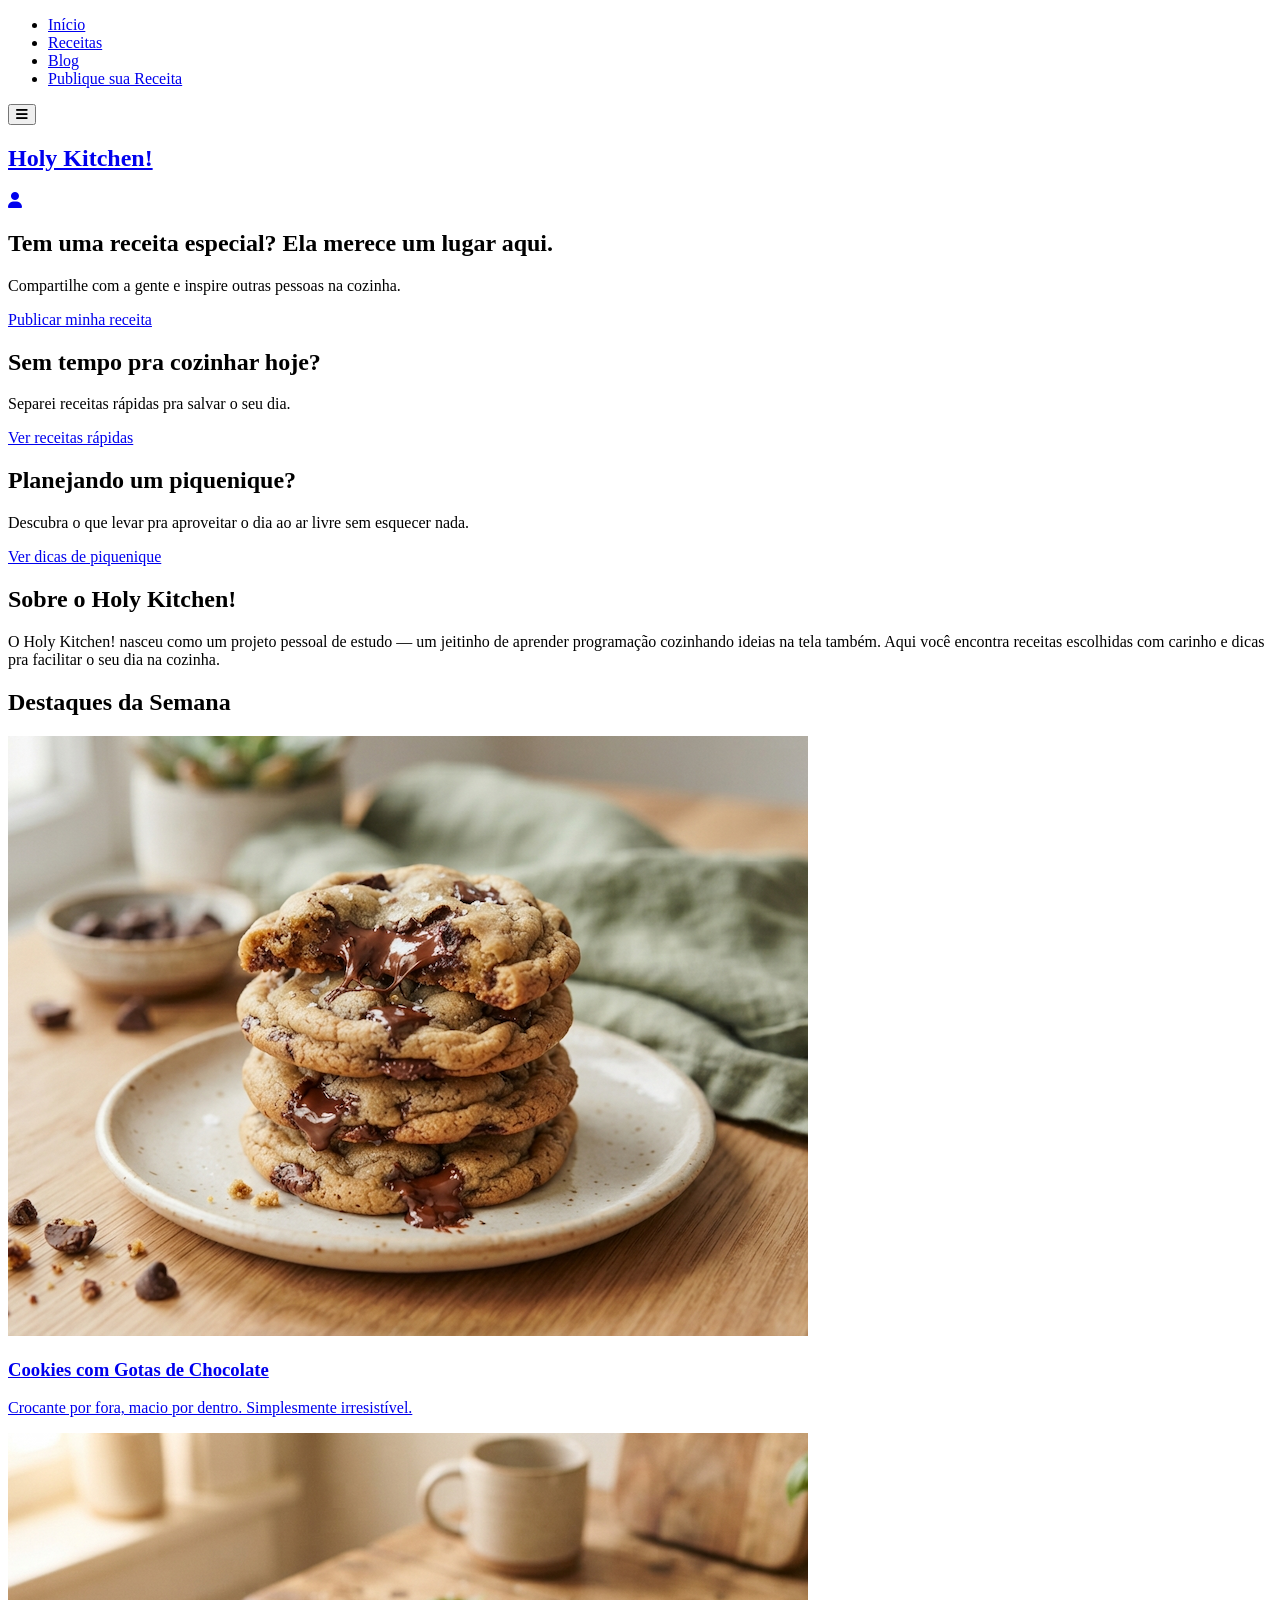
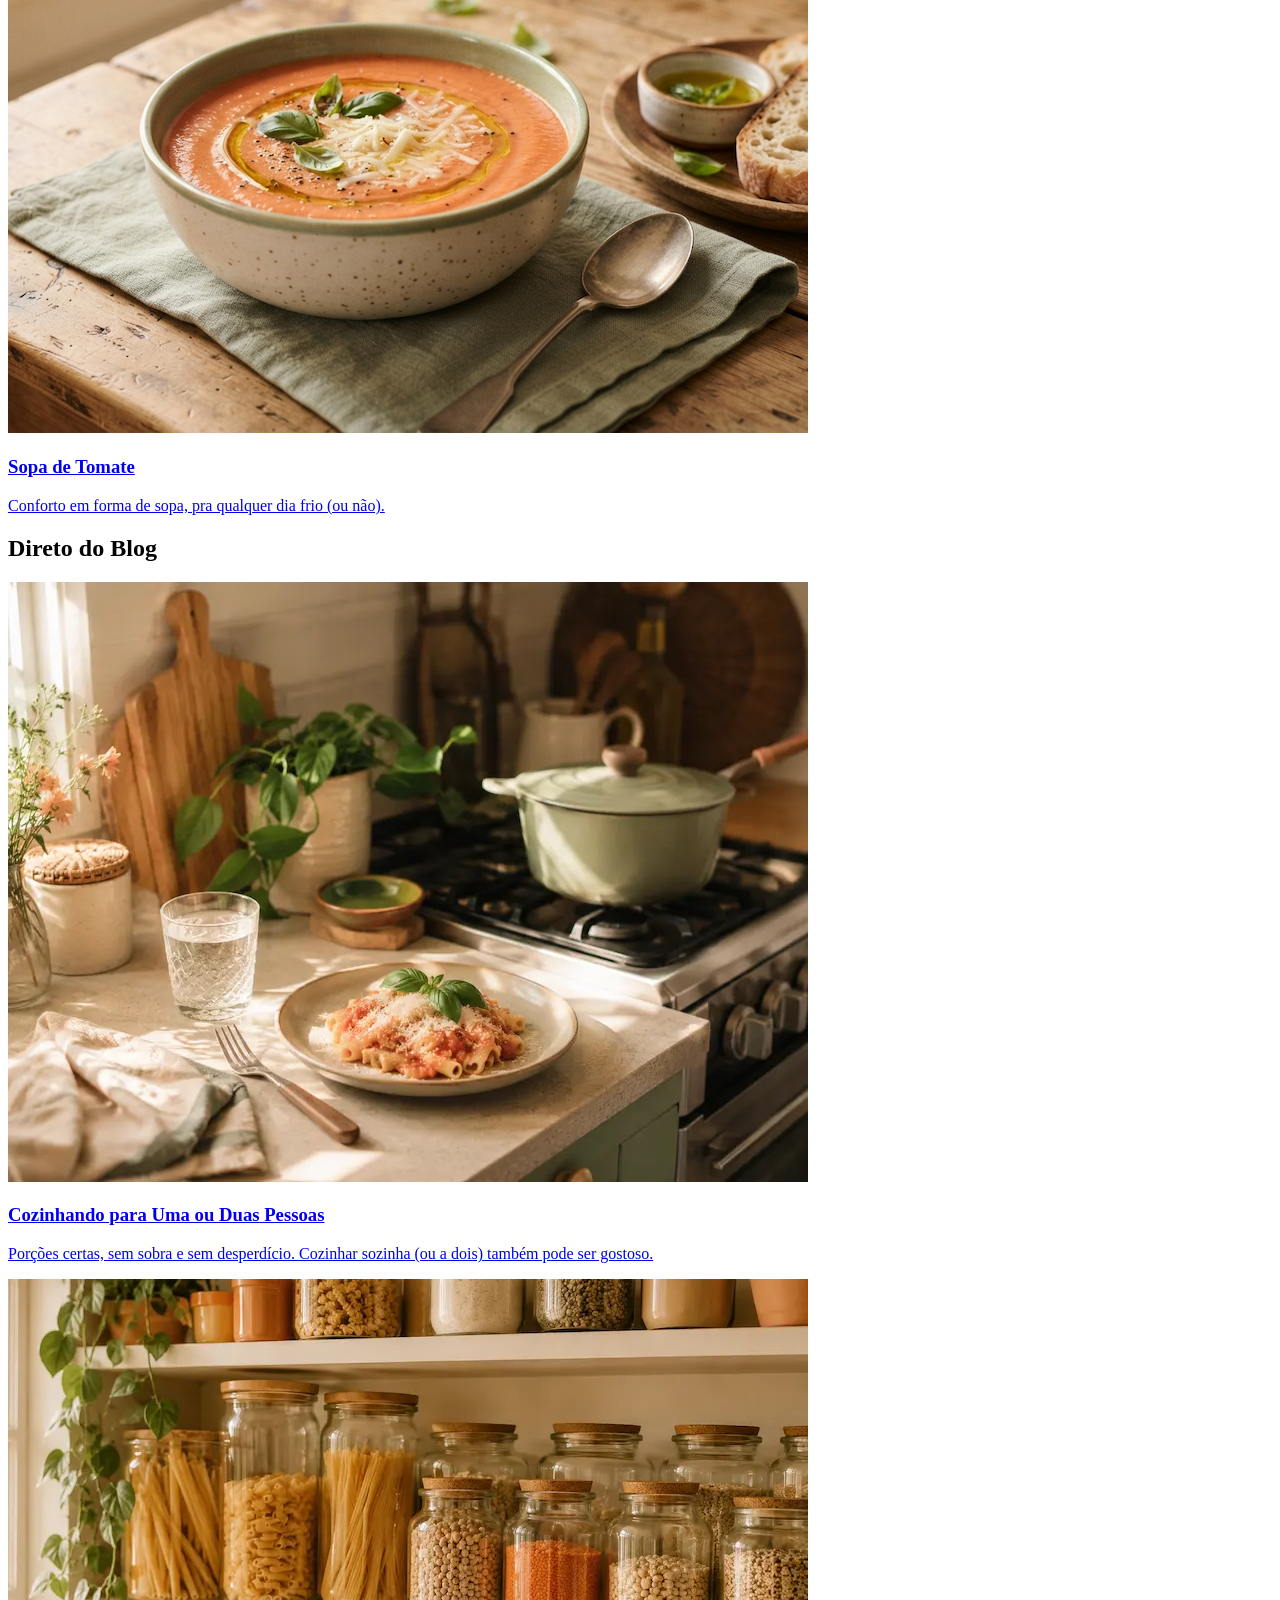
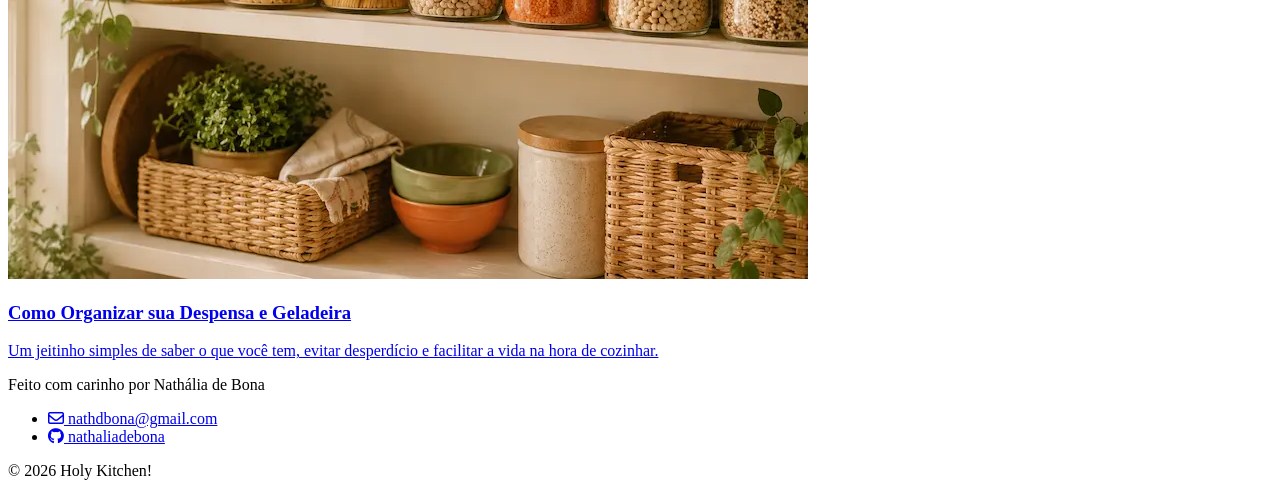
==== index.html @ d1ce759e "feat: adiciona estrutura HTML da página Início Header com navegação, hero/carrossel (3 slides), seçã" ====
<!DOCTYPE html>
<html lang="pt-br">
<head>
    <meta charset="UTF-8">
    <meta name="viewport" content="width=device-width, initial-scale=1.0">

    <title>Holy Kitchen!</title>

    <link rel="preconnect" href="https://fonts.googleapis.com">
    <link rel="preconnect" href="https://fonts.gstatic.com" crossorigin>
    <link href="https://fonts.googleapis.com/css2?family=Fredoka:wght@300..700&family=Nunito+Sans:ital,opsz,wght@0,6..12,200..1000;1,6..12,200..1000&display=swap" rel="stylesheet">
    <link rel="shortcut icon" href="imagens/favicon.ico" type="image/x-icon">

    <link rel="stylesheet" href="https://cdnjs.cloudflare.com/ajax/libs/font-awesome/6.5.0/css/all.min.css">

    <link rel="stylesheet" href="estilos/global.css">
    <link rel="stylesheet" href="estilos/inicio.css">
</head>

<body>
    <header>
        <nav aria-label="Navegação principal">
            <div id="menu">
                <ul>
                    <li><a href="index.html">Início</a></li>
                    <li><a href="receitas.html">Receitas</a></li>
                    <li><a href="blog.html">Blog</a></li>
                    <li><a href="publique.html">Publique sua Receita</a></li>
                </ul>
                
                <button type="button" aria-label="Menu"><i class="fa-solid fa-bars"></i></button>
            </div>
        
            <h1 id="logo"><a href="index.html">Holy Kitchen!</a></h1>

            <a href="login.html" aria-label="Login" id="usuario"><i class="fa-solid fa-user"></i></a>
        </nav>
    </header>

    <main>
        <section id="hero">
            <article id="publique">
                <h2>Tem uma receita especial? Ela merece um lugar aqui.</h2>

                <p>Compartilhe com a gente e inspire outras pessoas na cozinha.</p>

                <a href="publique.html">Publicar minha receita</a>
            </article>

            <article id="pressa">
                <h2>Sem tempo pra cozinhar hoje?</h2>
                
                <p>Separei receitas rápidas pra salvar o seu dia.</p>

                <a href="blog/pressa.html">Ver receitas rápidas</a>
            </article>

            <article id="piquenique">
                <h2>Planejando um piquenique?</h2>
                
                <p>Descubra o que levar pra aproveitar o dia ao ar livre sem esquecer nada.</p>
                
                <a href="blog/piquenique.html">Ver dicas de piquenique</a>
            </article>
        </section>

        <section id="sobre">
            <h2>Sobre o Holy Kitchen!</h2>

            <p>
                O Holy Kitchen! nasceu como um projeto pessoal de estudo — um jeitinho de aprender programação cozinhando ideias na tela também. Aqui você encontra receitas escolhidas com carinho e dicas pra facilitar o seu dia na cozinha.
            </p>
        </section>

        <section id="destaques">
            <h2>Destaques da Semana</h2>

            <article>
                <a href="receitas/cookies.html">
                    <picture>
                        <source media="(max-width: 670px)" srcset="imagens/cookies-card-mobile.webp">
                        <img src="imagens/cookies-card.webp" alt="Cookies com gotas de chocolate">
                    </picture>

                    <h3>Cookies com Gotas de Chocolate</h3>

                    <p>Crocante por fora, macio por dentro. Simplesmente irresistível.</p>
                </a>
            </article>

            <article>
                <a href="receitas/sopa-tomate.html">
                    <picture>
                        <source media="(max-width: 670px)" srcset="imagens/sopa-tomate-card-mobile.webp">
                        <img src="imagens/sopa-tomate-card.webp" alt="Sopa de tomate">
                    </picture>

                    <h3>Sopa de Tomate</h3>

                    <p>Conforto em forma de sopa, pra qualquer dia frio (ou não).</p>
                </a>
            </article>
        </section>

        <section id="blog">
            <h2>Direto do Blog</h2>

            <article>
                <a href="blog/cozinhar-1-2.html">
                    <picture>
                        <source media="(max-width: 670px)" srcset="imagens/cozinhar-1-2-card-mobile.webp">
                        <img src="imagens/cozinhar-1-2-card.webp" alt="Cozinhando para uma ou duas pessoas">
                    </picture>

                    <h3>Cozinhando para Uma ou Duas Pessoas</h3>

                    <p>
                        Porções certas, sem sobra e sem desperdício. Cozinhar sozinha (ou a dois) também pode ser gostoso.
                    </p>
                </a>
            </article>

            <article>
                <a href="blog/despensa.html">
                    <picture>
                        <source media="(max-width: 670px)" srcset="imagens/despensa-card-mobile.webp">
                        <img src="imagens/despensa-card.webp" alt="Como organizar sua despensa e geladeira">
                    </picture>

                    <h3>Como Organizar sua Despensa e Geladeira</h3>

                    <p>
                            Um jeitinho simples de saber o que você tem, evitar desperdício e facilitar a vida na hora de cozinhar.
                    </p>
                </a>
            </article>
        </section>
    </main>

    <footer>
        <p>Feito com carinho por Nathália de Bona</p>

        <ul>
            <li>
                <a href="mailto:nathdbona@gmail.com"><i class="fa-regular fa-envelope"></i> nathdbona@gmail.com</a>
            </li>

            <li>
                <a href="https://github.com/nathaliadebona"><i class="fa-brands fa-github"></i> nathaliadebona</a>
            </li>
        </ul>

        <p>&#169; 2026 Holy Kitchen!</p>
    </footer>
</body>
</html>
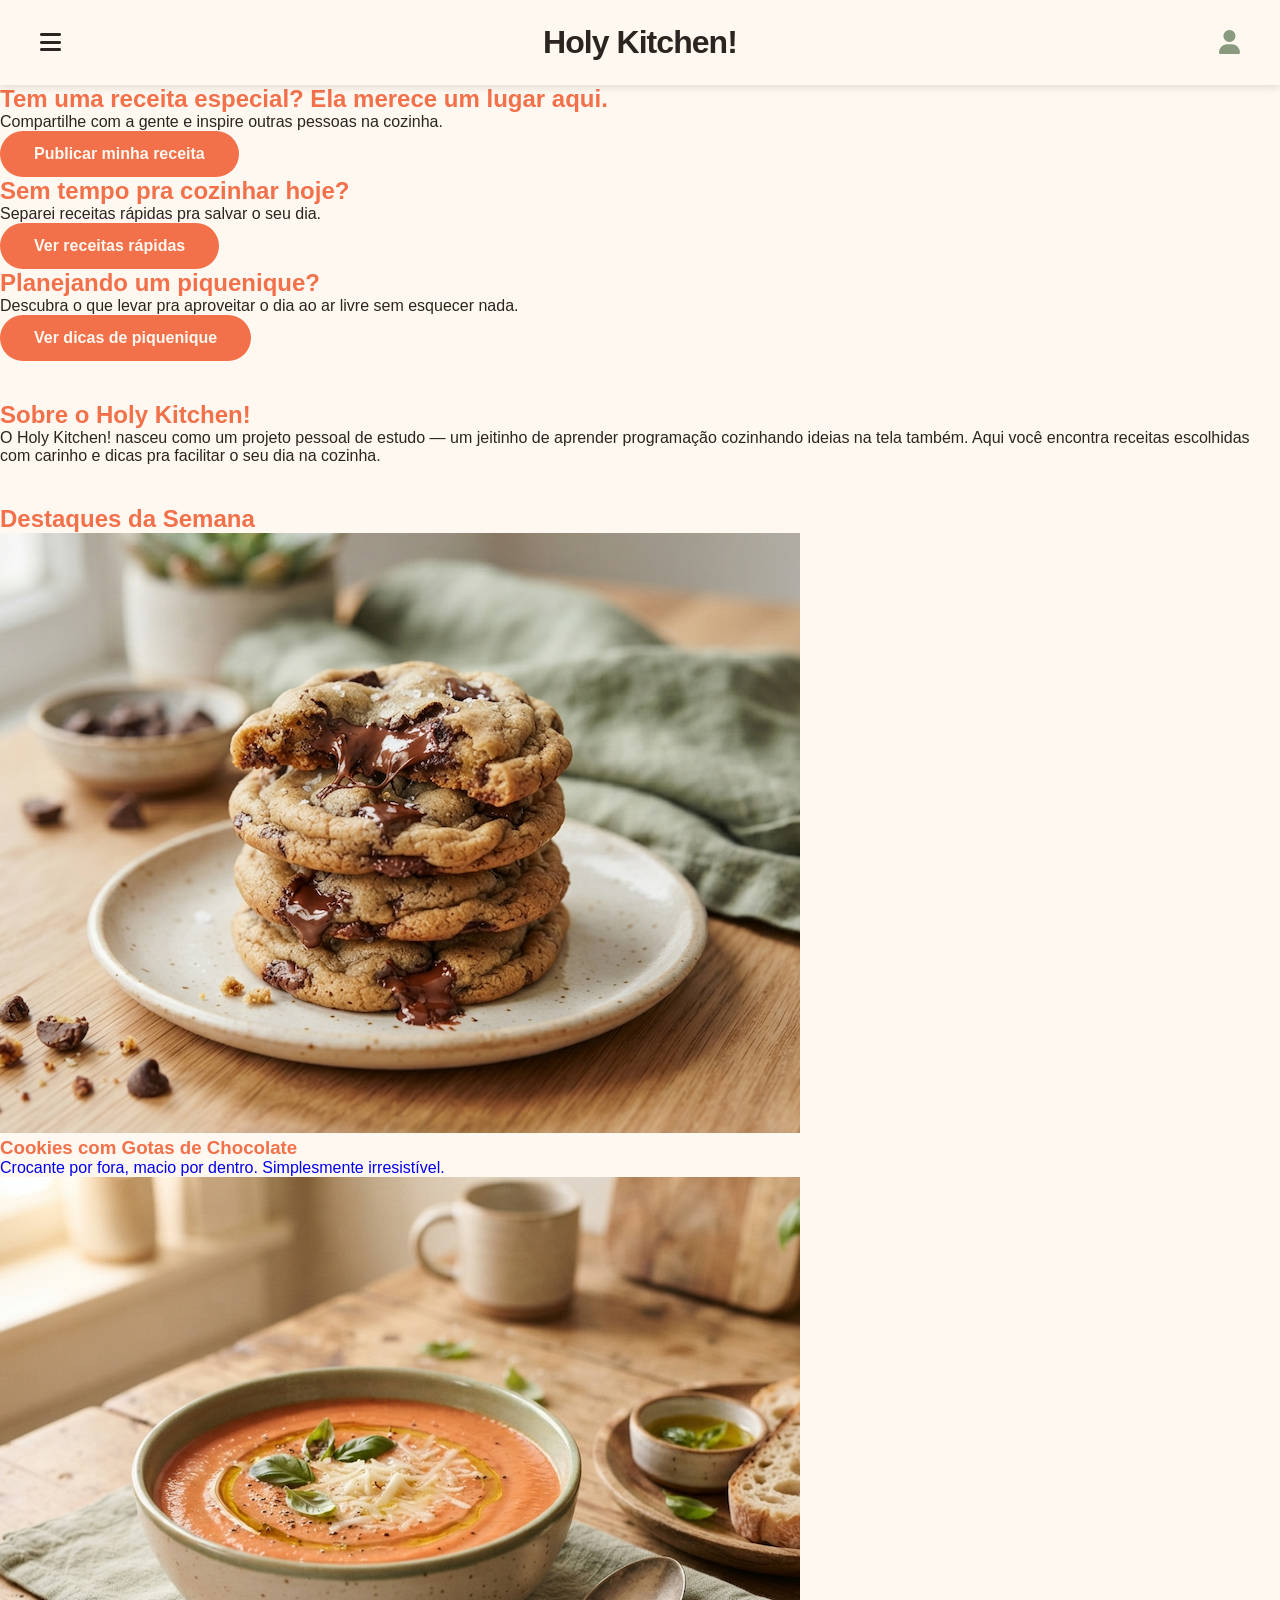
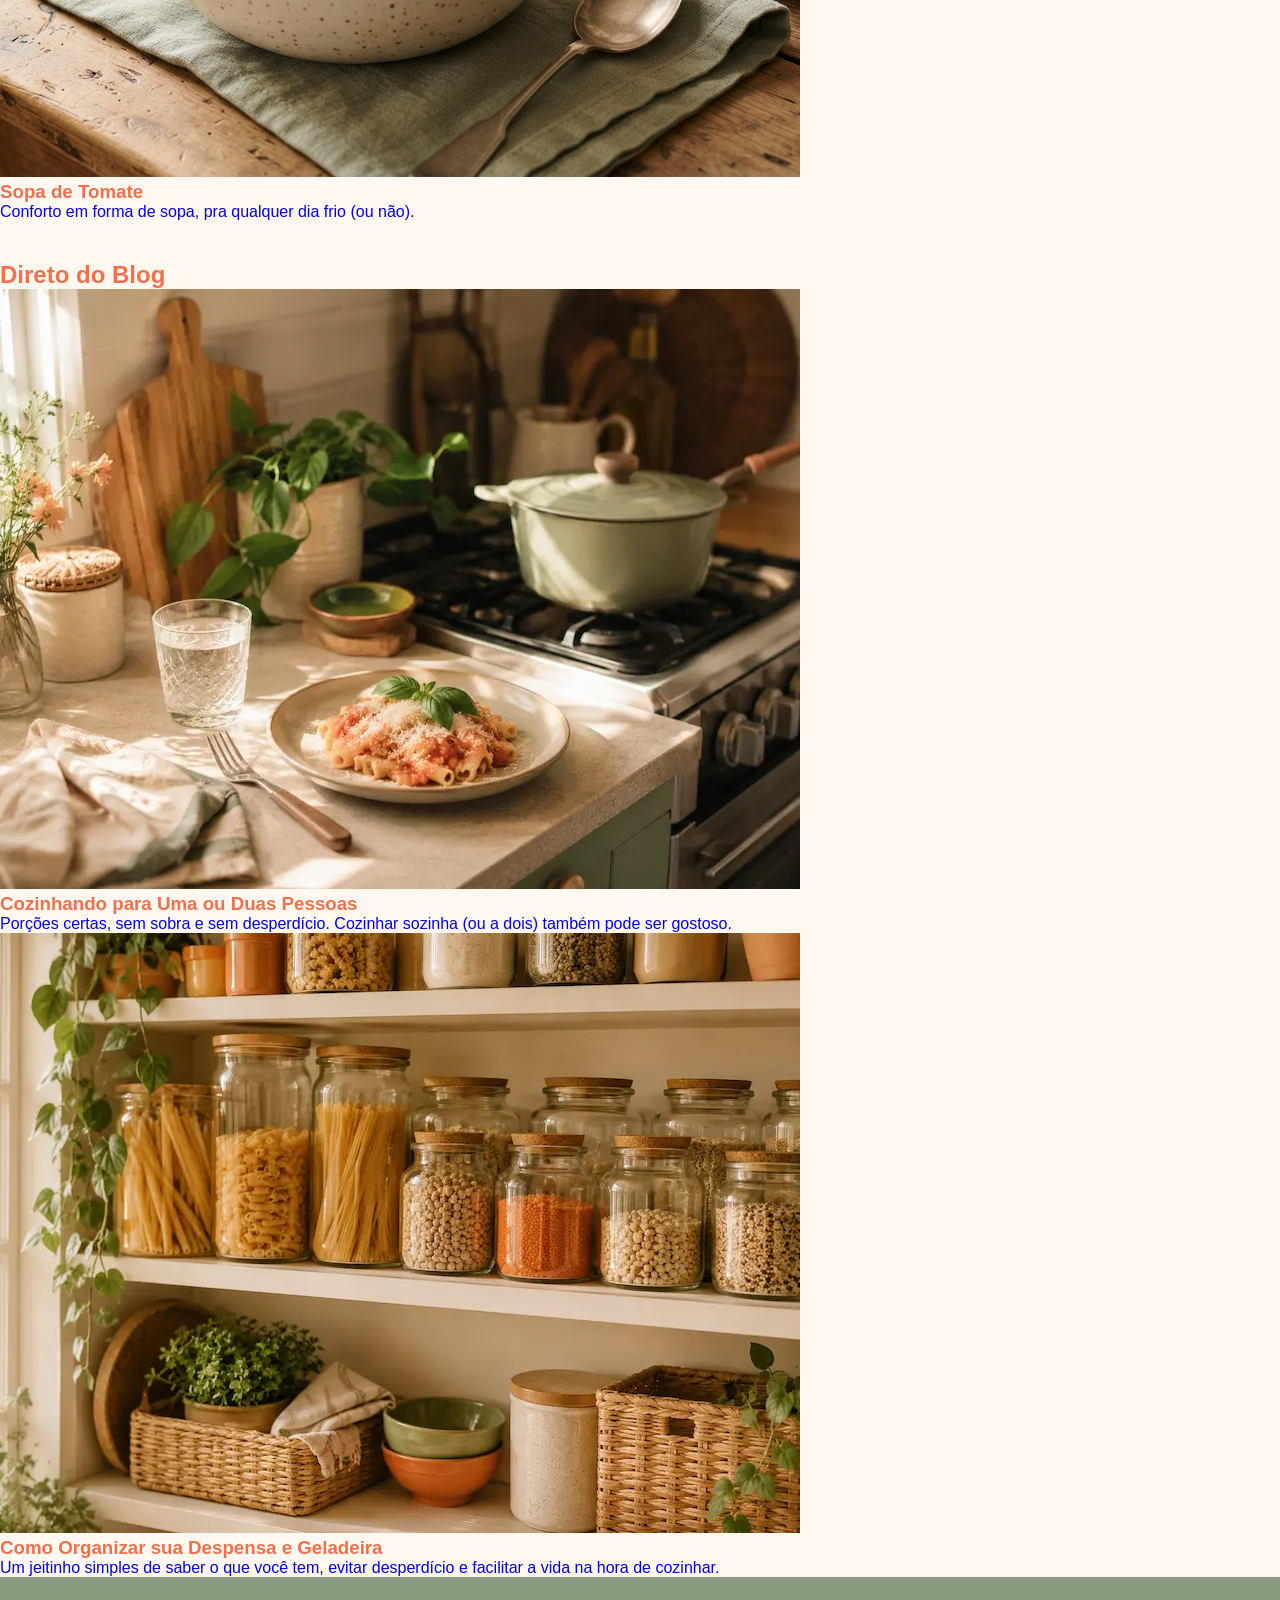
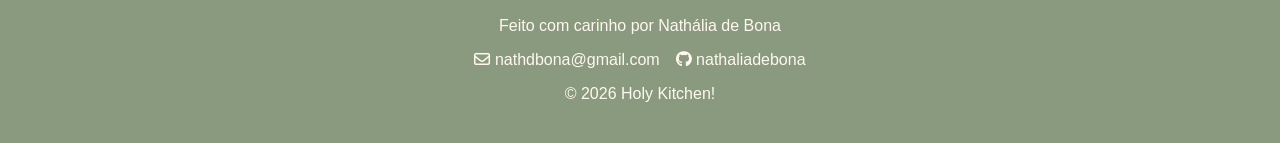
==== commit bf3f876f: "refactor: adiciona classe container e unifica ids em classes reutilizáveis Adiciona class="container" ====
--- a/index.html
+++ b/index.html
@@ -8,7 +8,7 @@
 
     <link rel="preconnect" href="https://fonts.googleapis.com">
     <link rel="preconnect" href="https://fonts.gstatic.com" crossorigin>
-    <link href="https://fonts.googleapis.com/css2?family=Fredoka:wght@300..700&family=Nunito+Sans:ital,opsz,wght@0,6..12,200..1000;1,6..12,200..1000&display=swap" rel="stylesheet">
+    <link href="https://fonts.googleapis.com/css2?family=Nunito+Sans:ital,opsz,wght@0,6..12,200..1000;1,6..12,200..1000&family=Poppins:wght@400;600;700&display=swap" rel="stylesheet">
     <link rel="shortcut icon" href="imagens/favicon.ico" type="image/x-icon">
 
     <link rel="stylesheet" href="https://cdnjs.cloudflare.com/ajax/libs/font-awesome/6.5.0/css/all.min.css">
@@ -44,7 +44,7 @@
 
                 <p>Compartilhe com a gente e inspire outras pessoas na cozinha.</p>
 
-                <a href="publique.html">Publicar minha receita</a>
+                <a href="publique.html" class="botao botao-principal">Publicar minha receita</a>
             </article>
 
             <article id="pressa">
@@ -52,7 +52,7 @@
                 
                 <p>Separei receitas rápidas pra salvar o seu dia.</p>
 
-                <a href="blog/pressa.html">Ver receitas rápidas</a>
+                <a href="blog/pressa.html" class="botao botao-principal">Ver receitas rápidas</a>
             </article>
 
             <article id="piquenique">
@@ -60,11 +60,11 @@
                 
                 <p>Descubra o que levar pra aproveitar o dia ao ar livre sem esquecer nada.</p>
                 
-                <a href="blog/piquenique.html">Ver dicas de piquenique</a>
+                <a href="blog/piquenique.html" class="botao botao-principal">Ver dicas de piquenique</a>
             </article>
         </section>
 
-        <section id="sobre">
+        <section id="sobre" class="container">
             <h2>Sobre o Holy Kitchen!</h2>
 
             <p>
@@ -72,7 +72,7 @@
             </p>
         </section>
 
-        <section id="destaques">
+        <section id="destaques" class="container">
             <h2>Destaques da Semana</h2>
 
             <article>
@@ -102,7 +102,7 @@
             </article>
         </section>
 
-        <section id="blog">
+        <section id="blog" class="container">
             <h2>Direto do Blog</h2>
 
             <article>
@@ -152,5 +152,7 @@
 
         <p>&#169; 2026 Holy Kitchen!</p>
     </footer>
+
+    <script src="scripts/script.js"></script>
 </body>
 </html>
--- a/estilos/global.css
+++ b/estilos/global.css
@@ -0,0 +1,188 @@
+:root {
+    --cor-fundo: #FFF8F0;
+    --cor-fundo-cards: #FFFDF9;
+    --cor-coral: #F2704A;
+    --cor-coral-hover: #D65A34;
+    --cor-verde-salvia: #8A9A7E;
+    --cor-verde-salvia-hover: #6F7D64;
+    --cor-texto: #2B2420;
+    --cor-sombra: rgba(43, 36, 32, 0.15);
+
+    --fonte-titulo: 'Poppins', sans-serif;
+    --fonte-corpo: 'Nunito Sans', sans-serif;
+
+    --espaco-icone-texto: 0.5rem;
+    --espaco-padrao: 1rem;
+    --espaco-bloco: 1.5rem;
+    --espaco-secao: 2.5rem;
+    --espaco-pagina: 4rem;
+
+    --borda-radius: 1rem;
+    --transicao: 0.3s ease;
+    --largura-maxima: 75rem;
+}
+
+* {
+    margin: 0;
+    padding: 0;
+    box-sizing: border-box;
+}
+
+html {
+    scroll-behavior: smooth;
+}
+
+html, body {
+    overflow-x: hidden;
+}
+
+body {
+    font-family: var(--fonte-corpo);
+    color: var(--cor-texto);
+    background-color: var(--cor-fundo);
+}
+
+main > section + section {
+    margin-top: var(--espaco-secao);
+}
+
+a {
+    text-decoration: none;
+}
+
+h1, h2, h3, h4 {
+    font-family: var(--fonte-titulo);
+    color: var(--cor-coral);
+}
+
+header {
+    position: sticky;
+    top: 0;
+    background-color: var(--cor-fundo);
+    box-shadow: 0 2px 8px var(--cor-sombra);
+}
+
+header nav {
+    display: flex;
+    justify-content: space-between;
+    align-items: center;
+    padding: var(--espaco-bloco) var(--espaco-secao);
+}
+
+#menu {
+    position: relative;
+    display: flex;
+    align-items: center;
+}
+
+#menu ul {
+    display: none;
+    position: absolute;
+    top: 100%;
+    min-width: 160px;
+    list-style: none;
+    background-color: var(--cor-fundo);
+    border-radius: var(--borda-radius);
+    box-shadow: 0 4px 12px var(--cor-sombra);
+}
+
+#menu li a {
+    display: block;
+    padding: var(--espaco-padrao) var(--espaco-bloco);
+    color: var(--cor-texto);
+    font-weight: 500;
+    transition: var(--transicao);
+}
+
+#menu li a:hover {
+    color: var(--cor-coral);
+    background-color: var(--cor-fundo-cards);
+}
+
+#menu button {
+    font-size: 1.5rem;
+    color: var(--cor-texto);
+    background: none;
+    border: none;
+    cursor: pointer;
+    transition: var(--transicao);
+}
+
+#menu button:hover {
+    color: var(--cor-coral);
+}
+
+#logo a {
+    color: var(--cor-texto);
+    font-size: 2rem;
+    letter-spacing: -0.03em;
+}
+
+#usuario {
+    font-size: 1.5rem;
+    color: var(--cor-verde-salvia);
+    transition: var(--transicao);
+}
+
+#usuario:hover {
+    color: var(--cor-verde-salvia-hover);
+}
+
+.botao {
+    display: inline-block;
+    padding: 0.75rem 2rem;
+    font-family: var(--fonte-titulo);
+    font-weight: 600;
+    border: none;
+    border-radius: 50rem;
+    cursor: pointer;
+    transition: var(--transicao);
+}
+
+.botao-principal {
+    background-color: var(--cor-coral);
+    color: var(--cor-fundo);
+    border: 2px solid transparent;
+}
+
+.botao-principal:hover {
+    background-color: var(--cor-coral-hover);
+}
+
+.botao-secundario {
+    background-color: transparent;
+    border: 2px solid var(--cor-coral);
+    color: var(--cor-coral);
+}
+
+.botao-secundario:hover {
+    background-color: var(--cor-coral);
+    color: var(--cor-fundo);
+}
+
+footer {
+    background-color: var(--cor-verde-salvia);
+    padding: var(--espaco-secao);
+    text-align: center;
+}
+
+footer p {
+    color: var(--cor-fundo);
+}
+
+footer ul {
+    display: flex;
+    justify-content: center;
+    gap: var(--espaco-padrao);
+    margin: var(--espaco-padrao);
+    list-style: none;
+}
+
+footer a {
+    color: var(--cor-fundo);
+    transition: var(--transicao);
+}
+
+footer a:hover {
+    text-decoration: underline;
+}
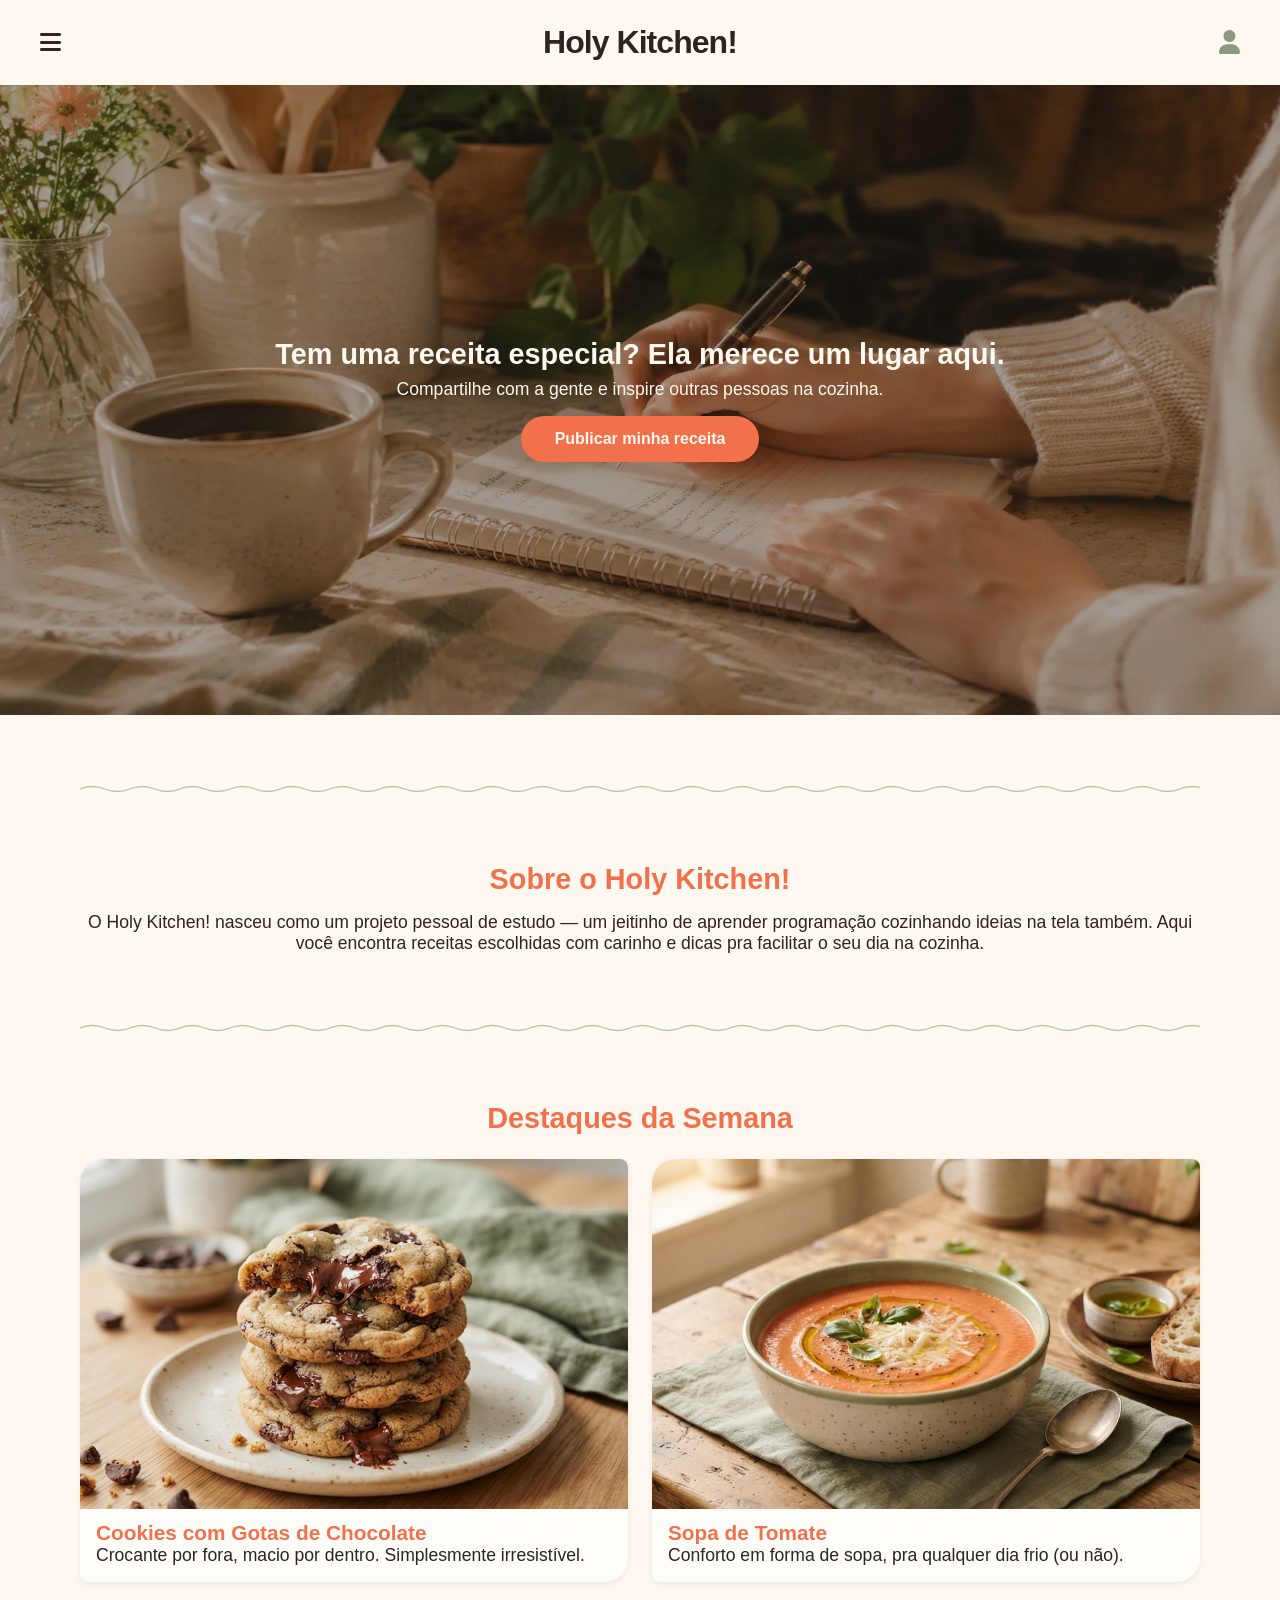
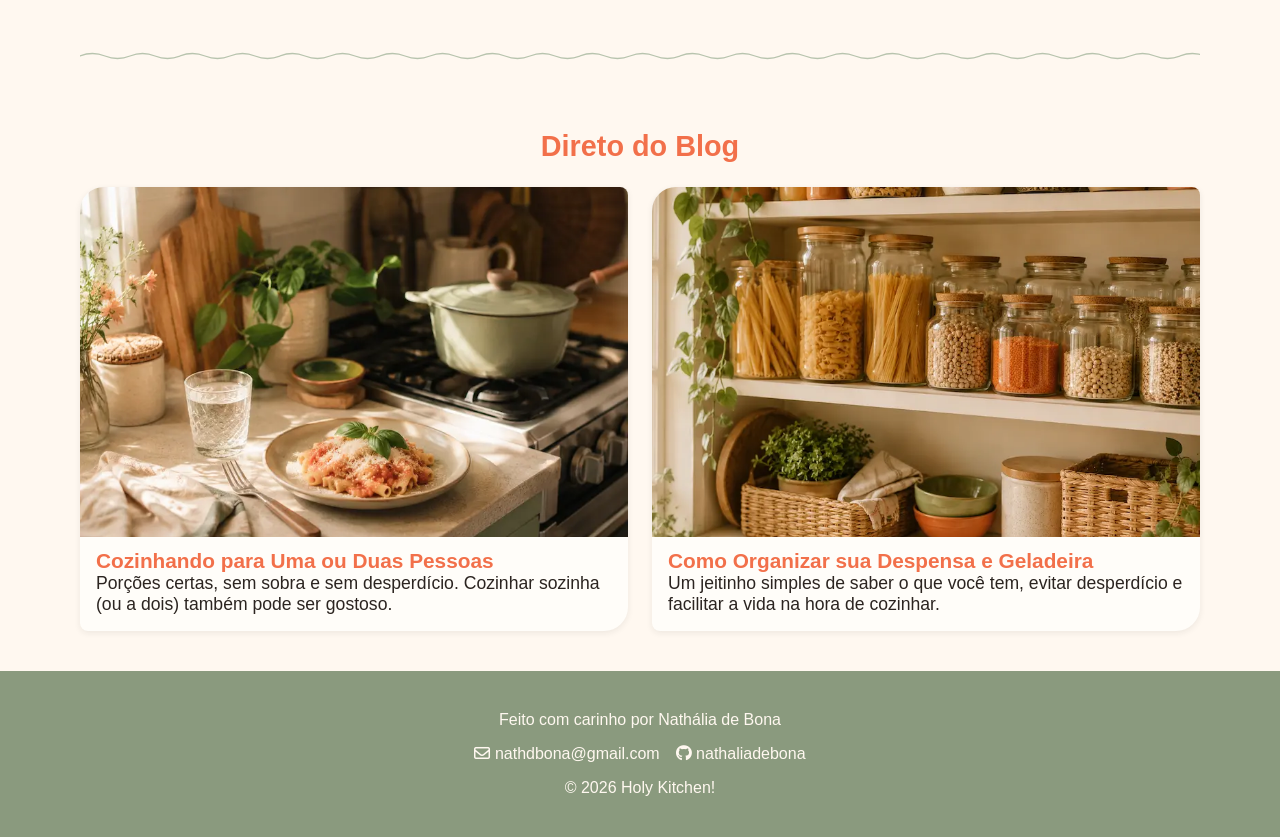
==== commit 419e57f0: "style: adiciona estilos da página Início (inicio.css) Hero com carrossel (overlay, texto legível), s" ====
--- a/index.html
+++ b/index.html
@@ -75,65 +75,59 @@
         <section id="destaques" class="container">
             <h2>Destaques da Semana</h2>
 
-            <article>
-                <a href="receitas/cookies.html">
-                    <picture>
-                        <source media="(max-width: 670px)" srcset="imagens/cookies-card-mobile.webp">
-                        <img src="imagens/cookies-card.webp" alt="Cookies com gotas de chocolate">
-                    </picture>
-
-                    <h3>Cookies com Gotas de Chocolate</h3>
-
-                    <p>Crocante por fora, macio por dentro. Simplesmente irresistível.</p>
-                </a>
-            </article>
-
-            <article>
-                <a href="receitas/sopa-tomate.html">
-                    <picture>
-                        <source media="(max-width: 670px)" srcset="imagens/sopa-tomate-card-mobile.webp">
-                        <img src="imagens/sopa-tomate-card.webp" alt="Sopa de tomate">
-                    </picture>
-
-                    <h3>Sopa de Tomate</h3>
-
-                    <p>Conforto em forma de sopa, pra qualquer dia frio (ou não).</p>
-                </a>
-            </article>
+            <div class="grid-cards">
+                <article>
+                    <a href="receitas/cookies.html">
+                        <picture>
+                            <source media="(max-width: 670px)" srcset="imagens/cookies-card-mobile.webp">
+                            <img src="imagens/cookies-card.webp" alt="Cookies com gotas de chocolate">
+                        </picture>
+                        <h3>Cookies com Gotas de Chocolate</h3>
+                        <p>Crocante por fora, macio por dentro. Simplesmente irresistível.</p>
+                    </a>
+                </article>
+                <article>
+                    <a href="receitas/sopa-tomate.html">
+                        <picture>
+                            <source media="(max-width: 670px)" srcset="imagens/sopa-tomate-card-mobile.webp">
+                            <img src="imagens/sopa-tomate-card.webp" alt="Sopa de tomate">
+                        </picture>
+                        <h3>Sopa de Tomate</h3>
+                        <p>Conforto em forma de sopa, pra qualquer dia frio (ou não).</p>
+                    </a>
+                </article>
+            </div>
         </section>
 
         <section id="blog" class="container">
             <h2>Direto do Blog</h2>
 
-            <article>
-                <a href="blog/cozinhar-1-2.html">
-                    <picture>
-                        <source media="(max-width: 670px)" srcset="imagens/cozinhar-1-2-card-mobile.webp">
-                        <img src="imagens/cozinhar-1-2-card.webp" alt="Cozinhando para uma ou duas pessoas">
-                    </picture>
-
-                    <h3>Cozinhando para Uma ou Duas Pessoas</h3>
-
-                    <p>
-                        Porções certas, sem sobra e sem desperdício. Cozinhar sozinha (ou a dois) também pode ser gostoso.
-                    </p>
-                </a>
-            </article>
-
-            <article>
-                <a href="blog/despensa.html">
-                    <picture>
-                        <source media="(max-width: 670px)" srcset="imagens/despensa-card-mobile.webp">
-                        <img src="imagens/despensa-card.webp" alt="Como organizar sua despensa e geladeira">
-                    </picture>
-
-                    <h3>Como Organizar sua Despensa e Geladeira</h3>
-
-                    <p>
-                            Um jeitinho simples de saber o que você tem, evitar desperdício e facilitar a vida na hora de cozinhar.
-                    </p>
-                </a>
-            </article>
+            <div class="grid-cards">
+                <article>
+                    <a href="blog/cozinhar-1-2.html">
+                        <picture>
+                            <source media="(max-width: 670px)" srcset="imagens/cozinhar-1-2-card-mobile.webp">
+                            <img src="imagens/cozinhar-1-2-card.webp" alt="Cozinhando para uma ou duas pessoas">
+                        </picture>
+                        <h3>Cozinhando para Uma ou Duas Pessoas</h3>
+                        <p>
+                            Porções certas, sem sobra e sem desperdício. Cozinhar sozinha (ou a dois) também pode ser gostoso.
+                        </p>
+                    </a>
+                </article>
+                <article>
+                    <a href="blog/despensa.html">
+                        <picture>
+                            <source media="(max-width: 670px)" srcset="imagens/despensa-card-mobile.webp">
+                            <img src="imagens/despensa-card.webp" alt="Como organizar sua despensa e geladeira">
+                        </picture>
+                        <h3>Como Organizar sua Despensa e Geladeira</h3>
+                        <p>
+                                Um jeitinho simples de saber o que você tem, evitar desperdício e facilitar a vida na hora de cozinhar.
+                        </p>
+                    </a>
+                </article>
+            </div>
         </section>
     </main>
 
--- a/estilos/global.css
+++ b/estilos/global.css
@@ -7,6 +7,7 @@
     --cor-verde-salvia-hover: #6F7D64;
     --cor-texto: #2B2420;
     --cor-sombra: rgba(43, 36, 32, 0.15);
+    --cor-sombra-sutil: 0 2px 6px rgba(43, 36, 32, 0.08);
 
     --fonte-titulo: 'Poppins', sans-serif;
     --fonte-corpo: 'Nunito Sans', sans-serif;
@@ -43,7 +44,26 @@
 }
 
 main > section + section {
-    margin-top: var(--espaco-secao);
+    margin-top: 0;
+    position: relative;
+}
+
+main > section + section::before {
+    content: "";
+    display: block;
+    width: 100%;
+    height: 20px;
+    background-image: url('../imagens/divisor-onda.svg');
+    background-repeat: repeat-x;
+    background-size: 100px 20px;
+    margin-top: var(--espaco-pagina);
+    margin-bottom: var(--espaco-pagina);
+}
+
+.container {
+    max-width: var(--largura-maxima);
+    margin-inline: auto;
+    padding-inline: var(--espaco-secao);
 }
 
 a {
@@ -53,6 +73,11 @@
 h1, h2, h3, h4 {
     font-family: var(--fonte-titulo);
     color: var(--cor-coral);
+}
+
+h2 {
+    font-size: 1.8rem;
+    margin-bottom: var(--espaco-bloco);
 }
 
 header {
--- a/estilos/inicio.css
+++ b/estilos/inicio.css
@@ -0,0 +1,133 @@
+#hero {
+    position: relative;
+    height: 70vh;
+    overflow: hidden;
+}
+
+#hero article {
+    position: absolute;
+    inset: 0;
+    display: flex;
+    flex-direction: column;
+    justify-content: center;
+    align-items: center;
+    opacity: 0;
+    transition: var(--transicao);
+}
+
+#hero article:first-of-type {
+    opacity: 1;
+}
+
+#hero article::before {
+    content: "";
+    position: absolute;
+    inset: 0;
+    background-color: rgba(43, 36, 32, 0.4);
+}
+
+#hero #publique {
+    background-image: url(../imagens/hero-publique.webp);
+    background-size: cover;
+    background-position: center;
+}
+
+#hero #pressa {
+    background-image: url(../imagens/hero-pressa.webp);
+    background-size: cover;
+    background-position: center;
+}
+
+#hero #piquenique {
+    background-image: url(../imagens/hero-piquenique.webp);
+    background-size: cover;
+    background-position: center;
+}
+
+#hero h2, 
+#hero p {
+    position: relative;
+    z-index: 2;
+    color: var(--cor-fundo);
+}
+
+#hero h2 {
+    margin-bottom: var(--espaco-icone-texto);
+}
+
+#hero p {
+    font-size: 1.1rem;
+}
+
+#hero a {
+    position: relative;
+    z-index: 2;
+    margin-top: var(--espaco-padrao);
+}
+
+#sobre h2 {
+    margin-bottom: var(--espaco-padrao);
+}
+
+#sobre p {
+    font-size: 1.1rem;
+}
+
+#sobre h2, 
+#sobre p {
+    text-align: center;
+}
+
+#destaques h2,
+#blog h2 {
+    text-align: center;
+}
+
+#destaques .grid-cards,
+#blog .grid-cards {
+    display: grid;
+    grid-template-columns: repeat(2, 1fr);
+    gap: var(--espaco-bloco);
+}
+
+.grid-cards article {
+    overflow: hidden;
+    background-color: var(--cor-fundo-cards);
+    box-shadow: 0 2px 6px rgba(43, 36, 32, 0.08);
+    border-radius: 24px 8px 24px 8px;
+    transition: var(--transicao);
+}
+
+.grid-cards article:hover {
+    transform: translateY(-4px);
+    box-shadow: 0 4px 10px rgba(43, 36, 32, 0.12);
+}
+
+.grid-cards article img {
+    width: 100%;
+    height: 350px;
+    object-fit: cover;
+}
+
+.grid-cards article a {
+    display: block;
+}
+
+.grid-cards article h3 {
+    padding: 0 var(--espaco-padrao);
+    margin-top: var(--espaco-icone-texto);
+    font-size: 1.3rem;
+}
+
+.grid-cards article p {
+    padding: 0 var(--espaco-padrao) var(--espaco-padrao);
+    color: var(--cor-texto);
+    font-size: 1.1rem;
+}
+
+#blog {
+    margin-bottom: var(--espaco-secao);
+}
+
+
+
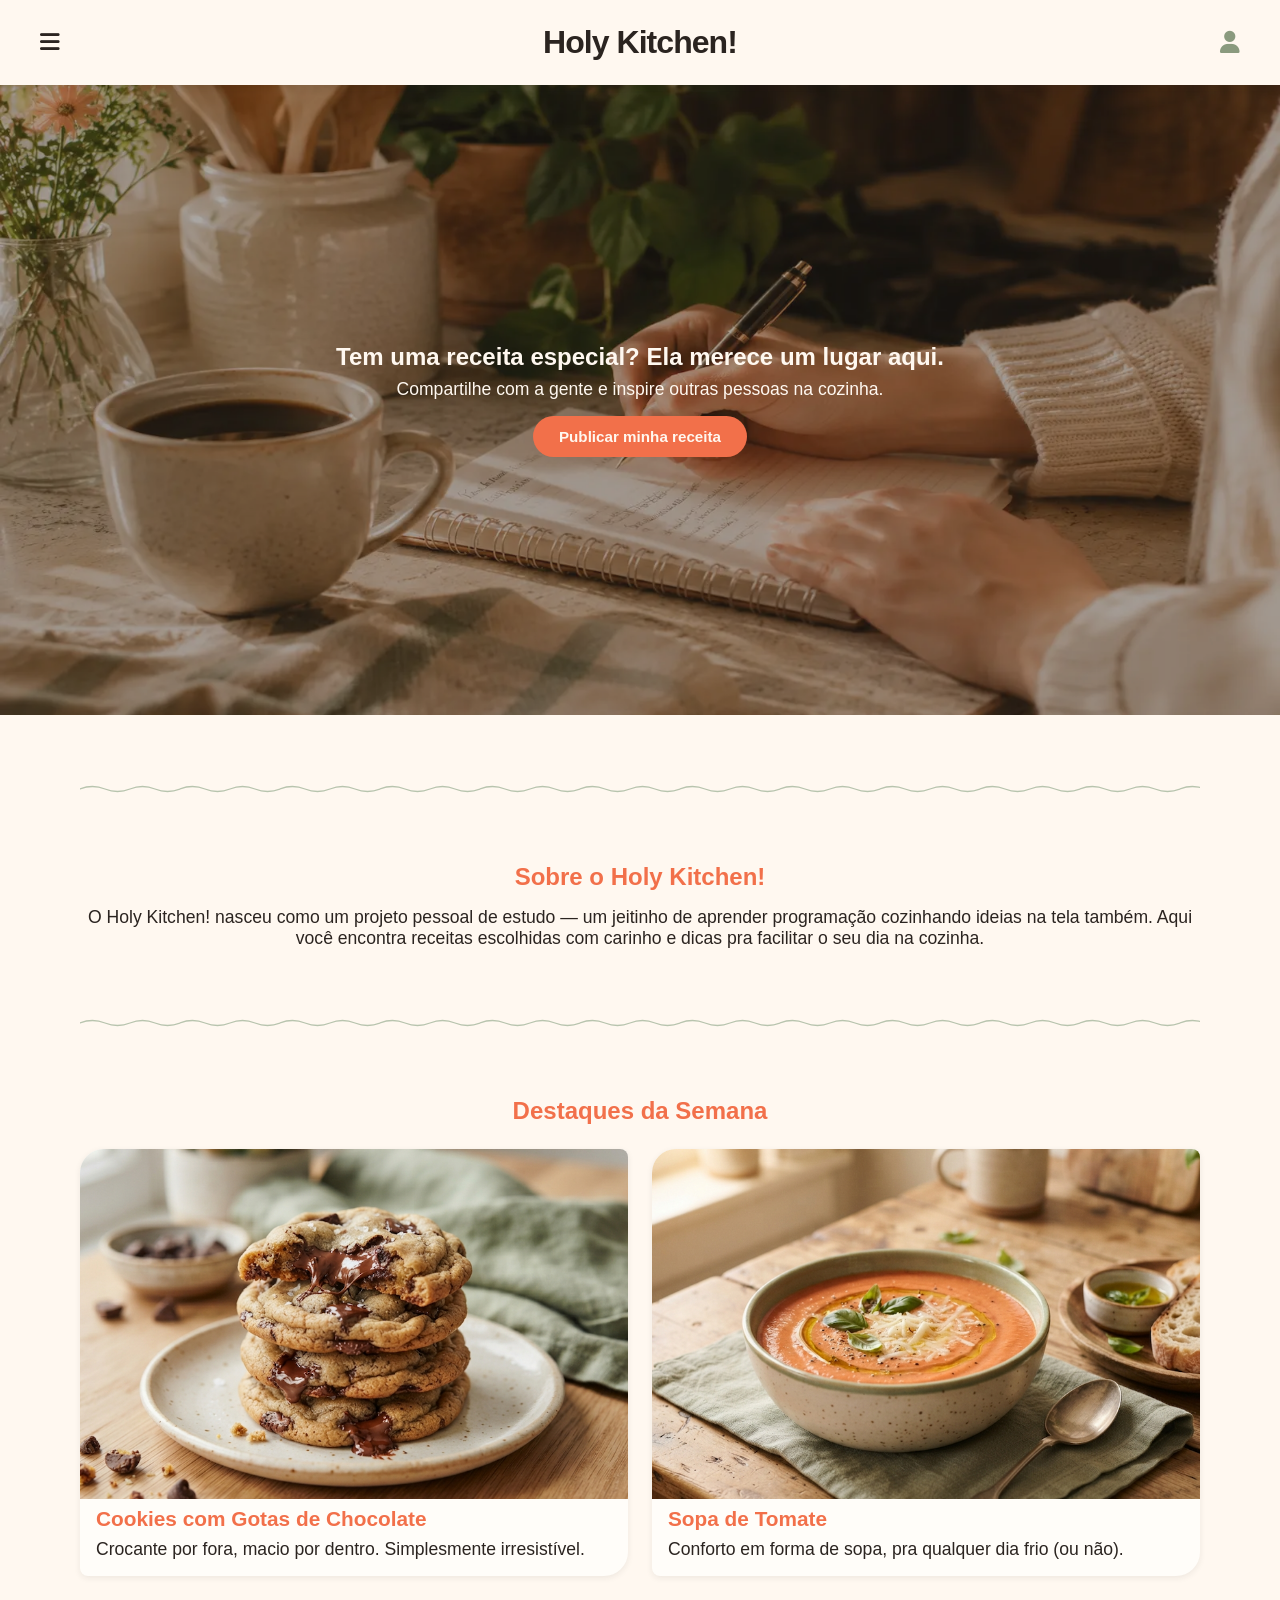
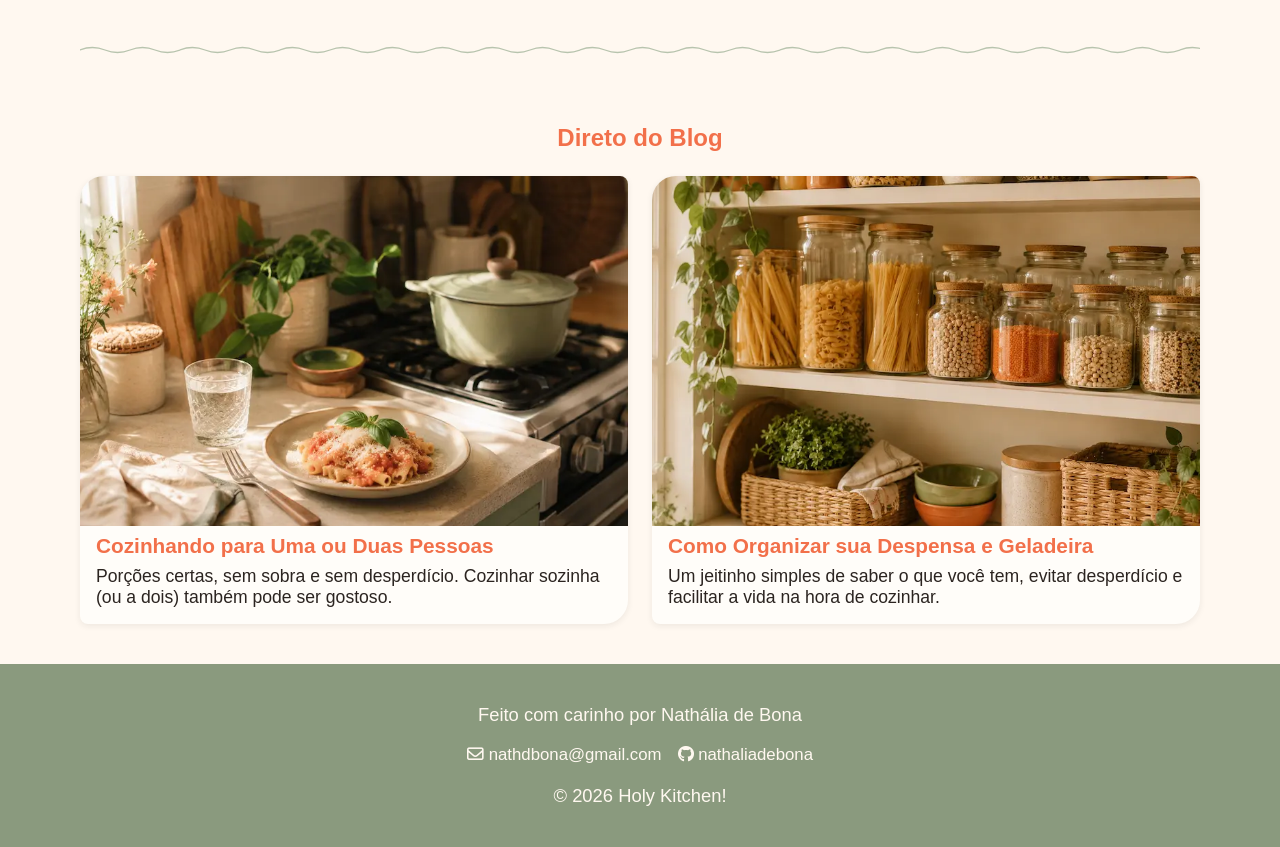
==== commit 80dce206: "feat: implementa botão voltar ao topo Adiciona botão fixo que aparece após rolar a página (300px) e " ====
--- a/index.html
+++ b/index.html
@@ -147,6 +147,10 @@
         <p>&#169; 2026 Holy Kitchen!</p>
     </footer>
 
+    <button class="btn-topo" aria-label="Voltar ao topo">
+        <i class="fa-solid fa-angle-up"></i>
+    </button>
+
     <script src="scripts/script.js"></script>
 </body>
 </html>
--- a/estilos/global.css
+++ b/estilos/global.css
@@ -43,6 +43,12 @@
     background-color: var(--cor-fundo);
 }
 
+img {
+    max-width: 100%;
+    height: auto;
+    display: block;
+}
+
 main > section + section {
     margin-top: 0;
     position: relative;
@@ -58,6 +64,7 @@
     background-size: 100px 20px;
     margin-top: var(--espaco-pagina);
     margin-bottom: var(--espaco-pagina);
+    grid-column: 1 / -1;
 }
 
 .container {
@@ -76,8 +83,13 @@
 }
 
 h2 {
-    font-size: 1.8rem;
+    font-size: 1.5rem;
     margin-bottom: var(--espaco-bloco);
+}
+
+li {
+    font-size: 1.05rem;
+    line-height: 1.6;
 }
 
 header {
@@ -85,6 +97,7 @@
     top: 0;
     background-color: var(--cor-fundo);
     box-shadow: 0 2px 8px var(--cor-sombra);
+    z-index: 1000;
 }
 
 header nav {
@@ -111,6 +124,10 @@
     box-shadow: 0 4px 12px var(--cor-sombra);
 }
 
+#menu ul.ativo {
+    display: block;
+}
+
 #menu li a {
     display: block;
     padding: var(--espaco-padrao) var(--espaco-bloco);
@@ -122,10 +139,11 @@
 #menu li a:hover {
     color: var(--cor-coral);
     background-color: var(--cor-fundo-cards);
+
 }
 
 #menu button {
-    font-size: 1.5rem;
+    font-size: 1.4rem;
     color: var(--cor-texto);
     background: none;
     border: none;
@@ -139,12 +157,12 @@
 
 #logo a {
     color: var(--cor-texto);
-    font-size: 2rem;
+    font-size: 1.4rem;
     letter-spacing: -0.03em;
 }
 
 #usuario {
-    font-size: 1.5rem;
+    font-size: 1.4rem;
     color: var(--cor-verde-salvia);
     transition: var(--transicao);
 }
@@ -211,3 +229,91 @@
 footer a:hover {
     text-decoration: underline;
 }
+
+.grid-cards article {
+    overflow: hidden;
+    background-color: var(--cor-fundo-cards);
+    box-shadow: 0 2px 6px rgba(43, 36, 32, 0.08);
+    border-radius: 24px 8px 24px 8px;
+    transition: var(--transicao);
+}
+
+.grid-cards article:hover {
+    transform: translateY(-4px);
+    box-shadow: 0 4px 10px rgba(43, 36, 32, 0.12);
+}
+
+.grid-cards article img {
+    width: 100%;
+    height: 350px;
+    object-fit: cover;
+}
+
+.grid-cards article a {
+    display: block;
+}
+
+.grid-cards article h3 {
+    padding: 0 var(--espaco-padrao);
+    margin-top: var(--espaco-icone-texto);
+    margin-bottom: var(--espaco-icone-texto);
+    font-size: 1.3rem;
+}
+
+.grid-cards article p {
+    padding: 0 var(--espaco-padrao) var(--espaco-padrao);
+    color: var(--cor-texto);
+    font-size: 1.1rem;
+}
+
+.facil {
+    color: var(--cor-verde-salvia);
+}
+
+.medio {
+    color: #E0AD5C;
+}
+
+.dificil {
+    color: var(--cor-coral);
+}
+
+.veja-tambem {
+    margin-top: var(--espaco-pagina);
+}
+
+.btn-topo {
+    display: none;
+    position: fixed;
+    width: 3rem;
+    height: 3rem;
+    bottom: 2rem;
+    right: 2rem;
+    background-color: var(--cor-coral);
+    color: var(--cor-fundo);
+    border: none;
+    border-radius: 50%;
+    font-size: 1.4rem;
+    cursor: pointer;
+    z-index: 1000;
+}
+
+.btn-topo.visivel {
+    display: flex;
+    align-items: center;
+    justify-content: center;
+}
+
+@media (min-width: 1024px) {
+    #logo a {
+        font-size: 2rem;
+    }
+
+    p {
+        font-size: 1.15rem;
+    }
+
+    label {
+        font-size: 1.1rem;
+    }
+}
--- a/estilos/inicio.css
+++ b/estilos/inicio.css
@@ -13,6 +13,7 @@
     align-items: center;
     opacity: 0;
     transition: var(--transicao);
+    padding-inline: var(--espaco-bloco);
 }
 
 #hero article:first-of-type {
@@ -27,19 +28,19 @@
 }
 
 #hero #publique {
-    background-image: url(../imagens/hero-publique.webp);
+    background-image: url(../imagens/hero-publique-mobile.webp);
     background-size: cover;
     background-position: center;
 }
 
 #hero #pressa {
-    background-image: url(../imagens/hero-pressa.webp);
+    background-image: url(../imagens/hero-pressa-mobile.webp);
     background-size: cover;
     background-position: center;
 }
 
 #hero #piquenique {
-    background-image: url(../imagens/hero-piquenique.webp);
+    background-image: url(../imagens/hero-piquenique-mobile.webp);
     background-size: cover;
     background-position: center;
 }
@@ -49,10 +50,12 @@
     position: relative;
     z-index: 2;
     color: var(--cor-fundo);
+    text-align: center;
 }
 
 #hero h2 {
     margin-bottom: var(--espaco-icone-texto);
+    font-size: 1.5rem;
 }
 
 #hero p {
@@ -63,6 +66,8 @@
     position: relative;
     z-index: 2;
     margin-top: var(--espaco-padrao);
+    font-size: 0.95rem;
+    padding: 0.6rem 1.5rem;
 }
 
 #sobre h2 {
@@ -86,48 +91,32 @@
 #destaques .grid-cards,
 #blog .grid-cards {
     display: grid;
-    grid-template-columns: repeat(2, 1fr);
+    grid-template-columns: 1fr;
     gap: var(--espaco-bloco);
-}
-
-.grid-cards article {
-    overflow: hidden;
-    background-color: var(--cor-fundo-cards);
-    box-shadow: 0 2px 6px rgba(43, 36, 32, 0.08);
-    border-radius: 24px 8px 24px 8px;
-    transition: var(--transicao);
-}
-
-.grid-cards article:hover {
-    transform: translateY(-4px);
-    box-shadow: 0 4px 10px rgba(43, 36, 32, 0.12);
-}
-
-.grid-cards article img {
-    width: 100%;
-    height: 350px;
-    object-fit: cover;
-}
-
-.grid-cards article a {
-    display: block;
-}
-
-.grid-cards article h3 {
-    padding: 0 var(--espaco-padrao);
-    margin-top: var(--espaco-icone-texto);
-    font-size: 1.3rem;
-}
-
-.grid-cards article p {
-    padding: 0 var(--espaco-padrao) var(--espaco-padrao);
-    color: var(--cor-texto);
-    font-size: 1.1rem;
 }
 
 #blog {
     margin-bottom: var(--espaco-secao);
 }
 
+@media (min-width: 768px) {
+    #hero #publique {
+        background-image: url(../imagens/hero-publique.webp);
+    }
+
+    #hero #pressa {
+        background-image: url(../imagens/hero-pressa.webp);
+    }
+
+    #hero #piquenique {
+        background-image: url(../imagens/hero-piquenique.webp);
+    }
+
+    #destaques .grid-cards,
+    #blog .grid-cards {
+        grid-template-columns: repeat(2, 1fr);
+    }
+}
 
 
+
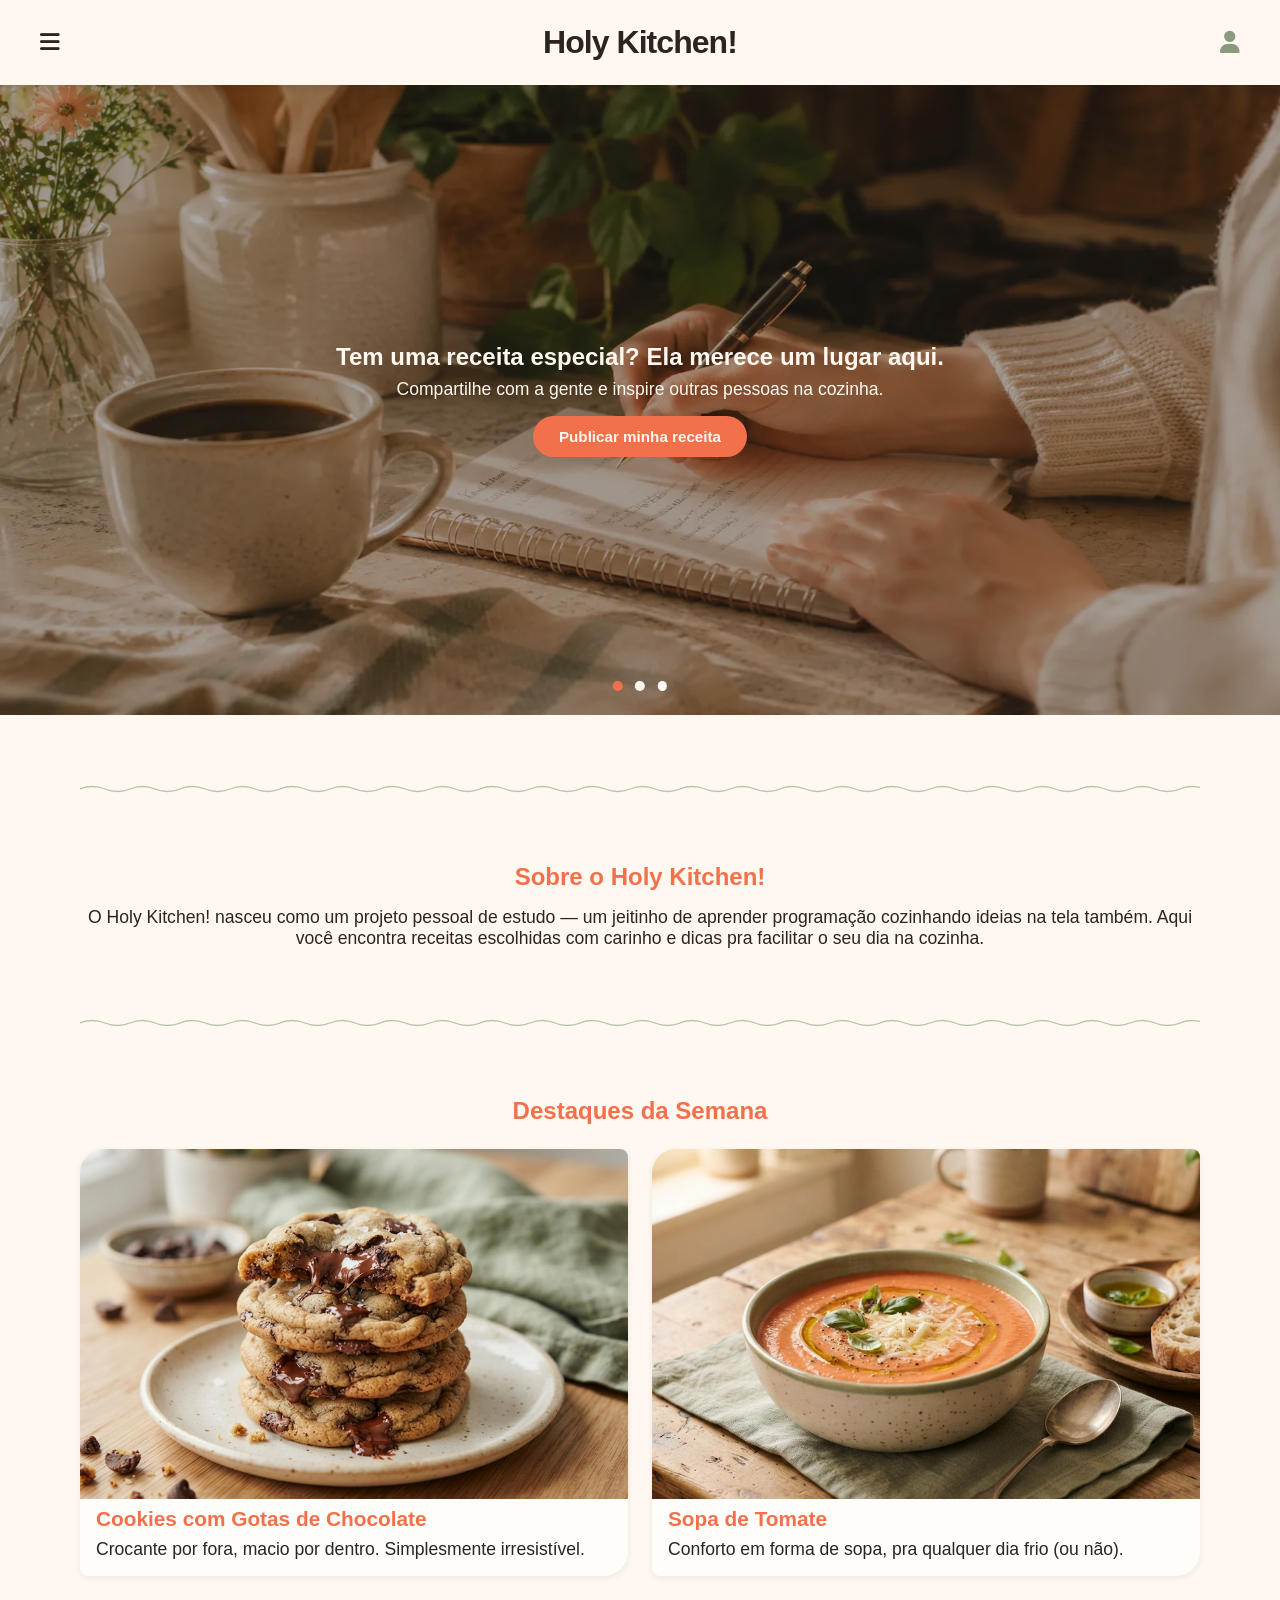
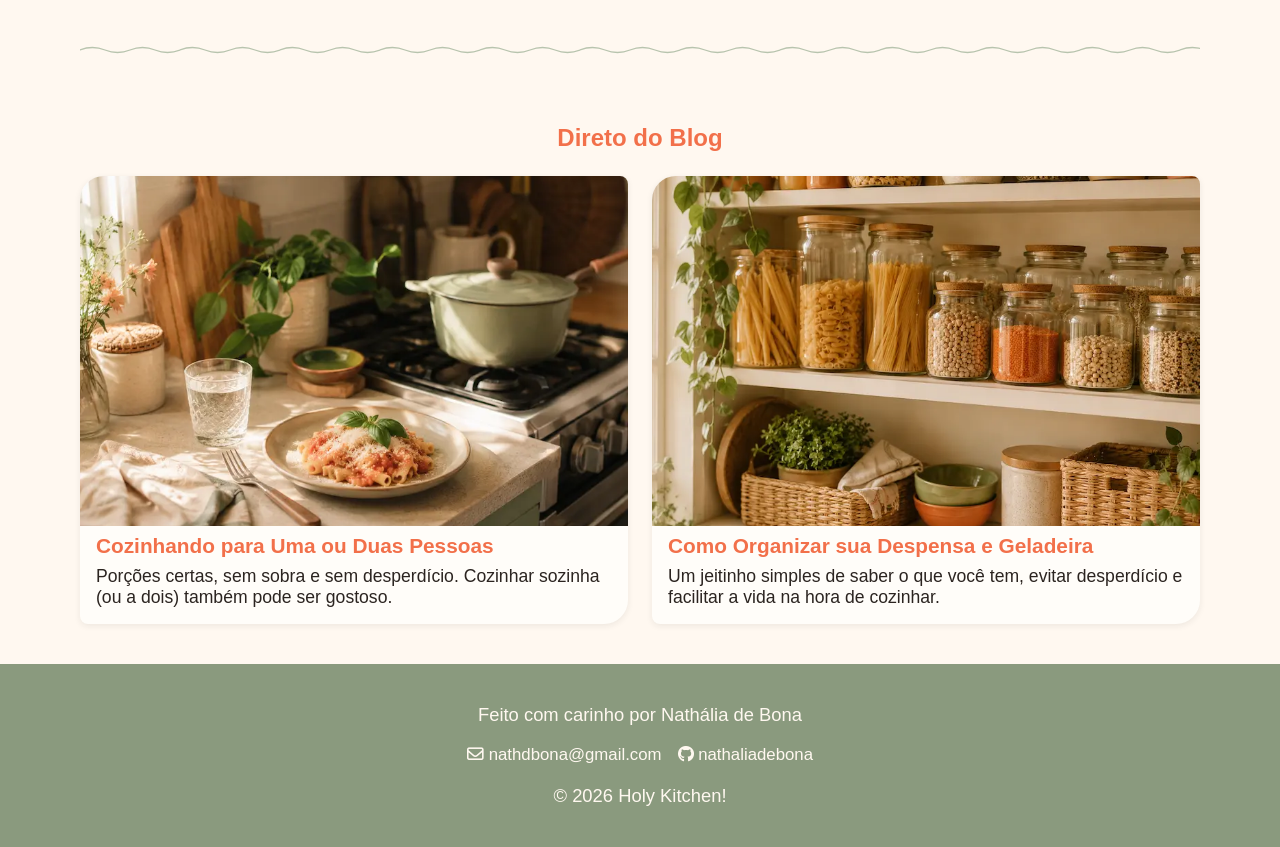
==== commit 15b0c2b5: "feat: adiciona controle de navegação por bolinhas no carrossel Adiciona bolinhas indicadoras (dots) " ====
--- a/index.html
+++ b/index.html
@@ -39,7 +39,7 @@
 
     <main>
         <section id="hero">
-            <article id="publique">
+            <article id="publique" class="ativo">
                 <h2>Tem uma receita especial? Ela merece um lugar aqui.</h2>
 
                 <p>Compartilhe com a gente e inspire outras pessoas na cozinha.</p>
@@ -62,6 +62,12 @@
                 
                 <a href="blog/piquenique.html" class="botao botao-principal">Ver dicas de piquenique</a>
             </article>
+
+            <div class="hero-dots">
+                <button class="ativo dot" data-slide="0"></button>
+                <button class="dot" data-slide="1"></button>
+                <button class="dot" data-slide="2"></button>
+            </div>
         </section>
 
         <section id="sobre" class="container">
--- a/estilos/inicio.css
+++ b/estilos/inicio.css
@@ -16,7 +16,7 @@
     padding-inline: var(--espaco-bloco);
 }
 
-#hero article:first-of-type {
+#hero article.ativo {
     opacity: 1;
 }
 
@@ -70,6 +70,30 @@
     padding: 0.6rem 1.5rem;
 }
 
+.hero-dots {
+    position: absolute;
+    bottom: 1.5rem;
+    left: 50%;
+    transform: translateX(-50%);
+    display: flex;
+    gap: 0.8rem;
+    z-index: 2000;
+}
+
+.dot {
+    width: 0.6rem;
+    height: 0.6rem;
+    border-radius: 50%;
+    background-color: var(--cor-fundo);
+    border: none;
+    cursor: pointer;
+    transition: var(--transicao);
+}
+
+.dot.ativo {
+    background-color: var(--cor-coral);
+}
+
 #sobre h2 {
     margin-bottom: var(--espaco-padrao);
 }
